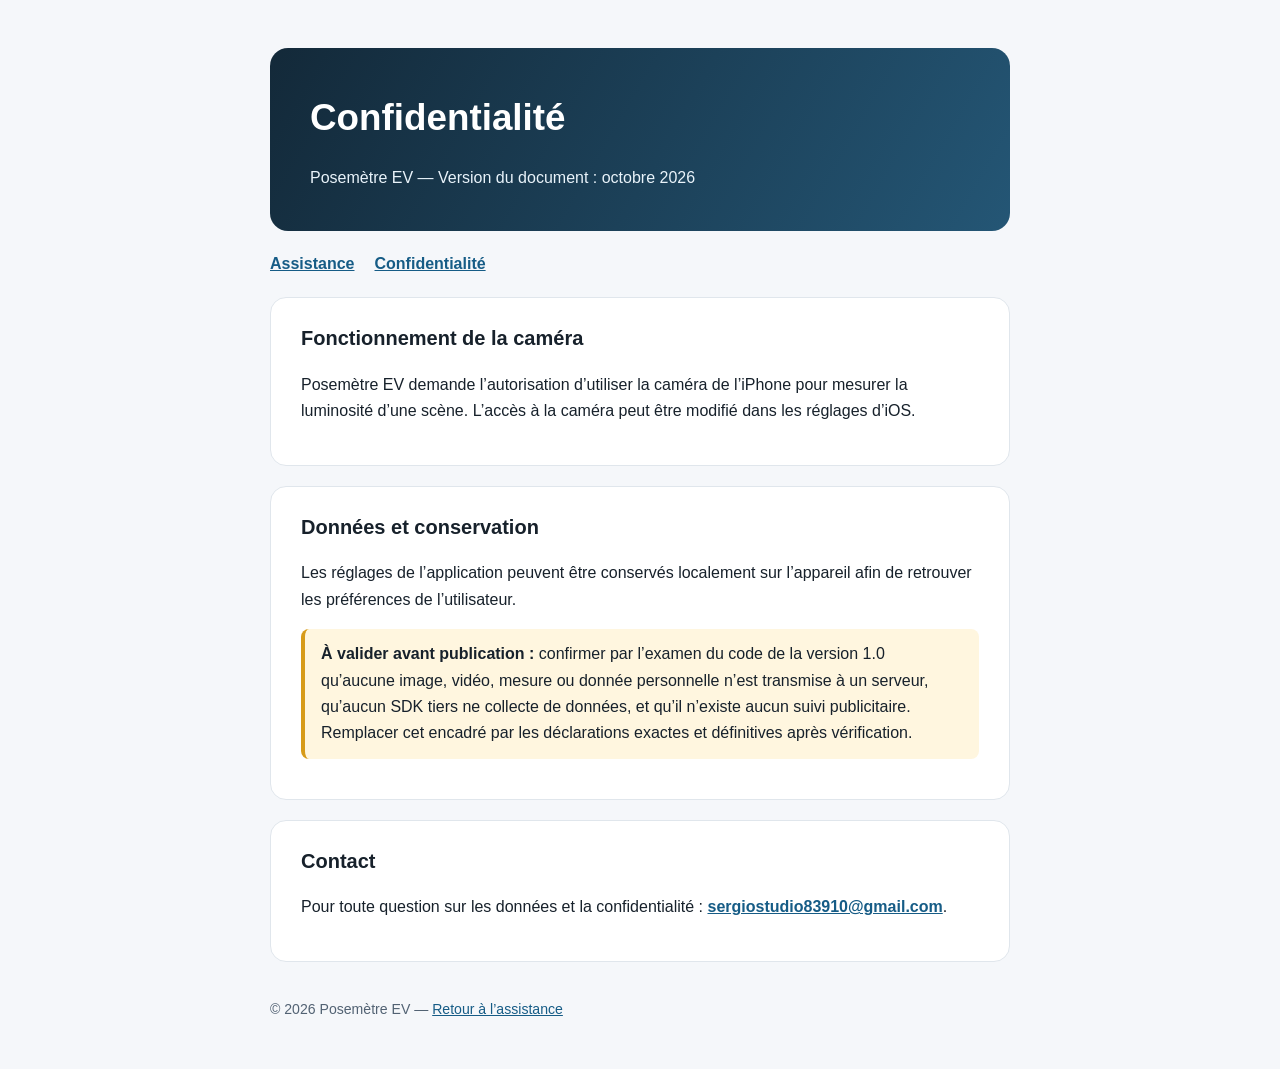
==== confidentialite.html @ ae992baa "Add files via upload" ====
<!doctype html><html lang="fr"><head><meta charset="utf-8"><meta name="viewport" content="width=device-width,initial-scale=1"><meta name="description" content="Politique de confidentialité de Posemètre EV."><title>Confidentialité — Posemètre EV</title><link rel="stylesheet" href="style.css"></head><body><main><header class="hero"><h1>Confidentialité</h1><p>Posemètre EV — Version du document : octobre 2026</p></header><nav aria-label="Navigation"><a href="index.html">Assistance</a><a href="confidentialite.html" aria-current="page">Confidentialité</a></nav><section class="card"><h2>Fonctionnement de la caméra</h2><p>Posemètre EV demande l’autorisation d’utiliser la caméra de l’iPhone pour mesurer la luminosité d’une scène. L’accès à la caméra peut être modifié dans les réglages d’iOS.</p></section><section class="card"><h2>Données et conservation</h2><p>Les réglages de l’application peuvent être conservés localement sur l’appareil afin de retrouver les préférences de l’utilisateur.</p><p class="notice"><strong>À valider avant publication :</strong> confirmer par l’examen du code de la version 1.0 qu’aucune image, vidéo, mesure ou donnée personnelle n’est transmise à un serveur, qu’aucun SDK tiers ne collecte de données, et qu’il n’existe aucun suivi publicitaire. Remplacer cet encadré par les déclarations exactes et définitives après vérification.</p></section><section class="card"><h2>Contact</h2><p>Pour toute question sur les données et la confidentialité : <strong><a href="mailto:sergiostudio83910@gmail.com">sergiostudio83910@gmail.com</a></strong>.</p></section><footer>© 2026 Posemètre EV — <a href="index.html">Retour à l’assistance</a></footer></main></body></html>
---- style.css ----
:root{color-scheme:light;--ink:#17212b;--muted:#526273;--bg:#f5f7fa;--card:#fff;--accent:#165c86}*{box-sizing:border-box}body{margin:0;background:var(--bg);font-family:-apple-system,BlinkMacSystemFont,'Segoe UI',sans-serif;color:var(--ink);line-height:1.65}main{max-width:780px;margin:48px auto;padding:0 20px}.hero{padding:40px;border-radius:18px;background:linear-gradient(120deg,#132939,#245675);color:#fff}.hero h1{font-size:2.3rem;margin:0}.hero p{margin-bottom:0;color:#e9f3fa}.card{background:var(--card);border:1px solid #e0e6ec;border-radius:16px;padding:24px 30px;margin:20px 0}h2{font-size:1.25rem;margin-top:0}a{color:var(--accent)}nav{display:flex;gap:20px;margin:20px 0}nav a{font-weight:600}footer{margin:36px 0;color:var(--muted);font-size:.88rem}.notice{background:#fff6df;border-left:4px solid #d79b19;padding:12px 16px;border-radius:8px}code{overflow-wrap:anywhere}@media(max-width:600px){.hero{padding:26px}.card{padding:20px}.hero h1{font-size:1.9rem}}
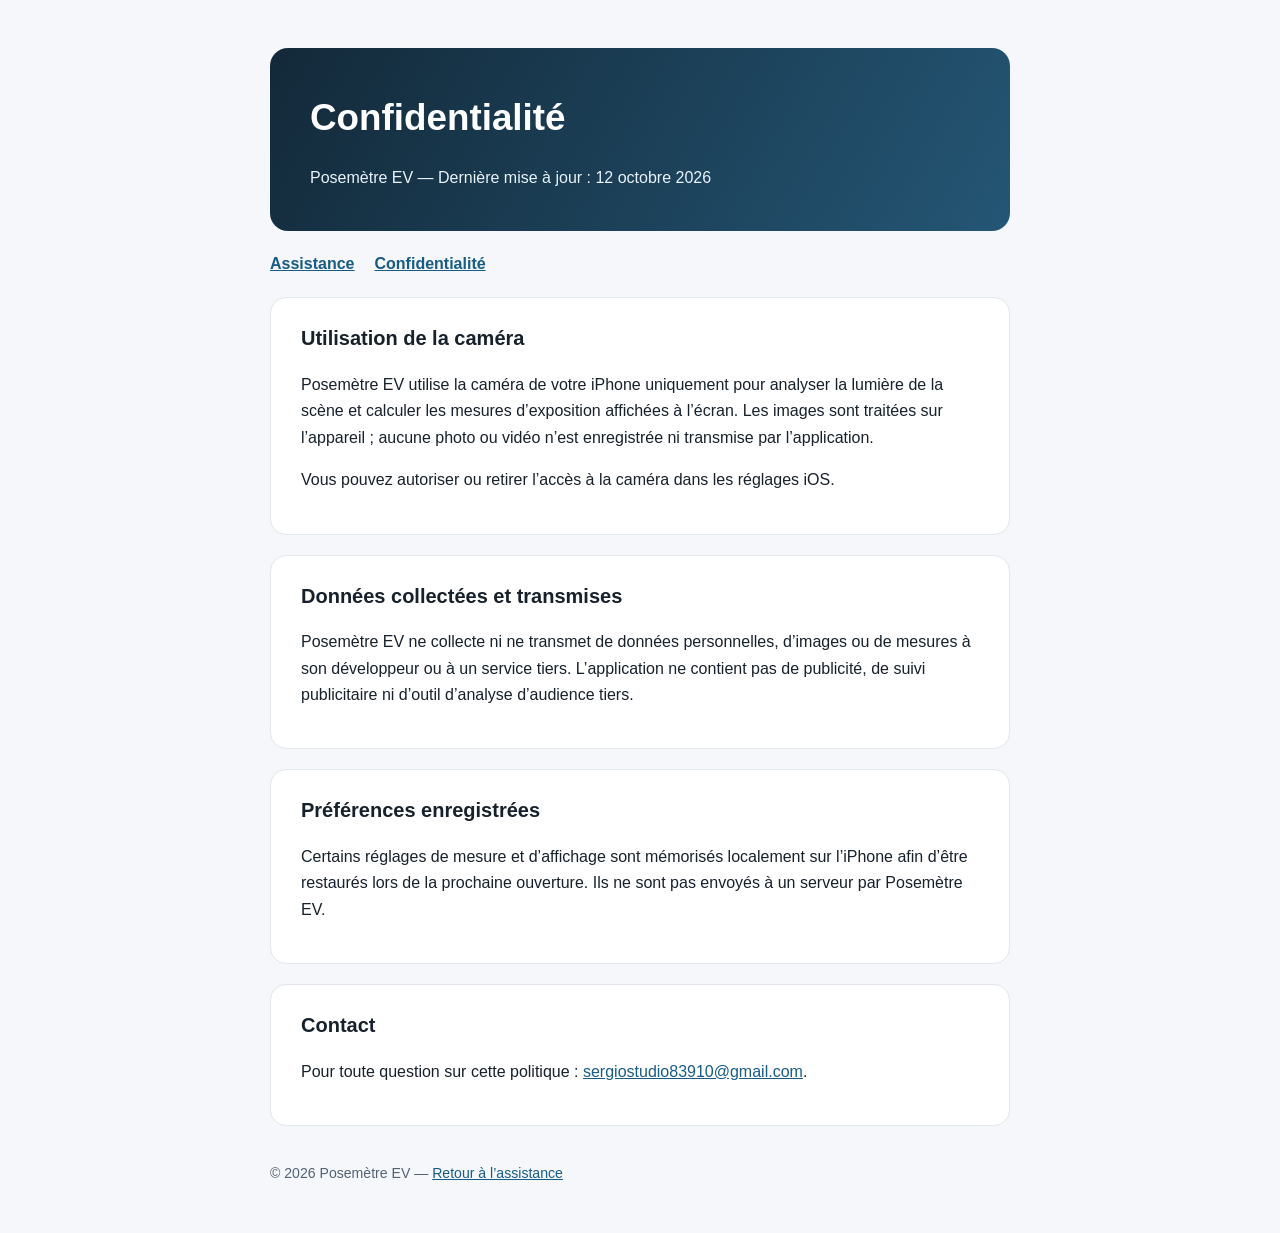
==== commit 30f7af7a: "Add files via upload" ====
--- a/confidentialite.html
+++ b/confidentialite.html
@@ -1 +1,23 @@
-<!doctype html><html lang="fr"><head><meta charset="utf-8"><meta name="viewport" content="width=device-width,initial-scale=1"><meta name="description" content="Politique de confidentialité de Posemètre EV."><title>Confidentialité — Posemètre EV</title><link rel="stylesheet" href="style.css"></head><body><main><header class="hero"><h1>Confidentialité</h1><p>Posemètre EV — Version du document : octobre 2026</p></header><nav aria-label="Navigation"><a href="index.html">Assistance</a><a href="confidentialite.html" aria-current="page">Confidentialité</a></nav><section class="card"><h2>Fonctionnement de la caméra</h2><p>Posemètre EV demande l’autorisation d’utiliser la caméra de l’iPhone pour mesurer la luminosité d’une scène. L’accès à la caméra peut être modifié dans les réglages d’iOS.</p></section><section class="card"><h2>Données et conservation</h2><p>Les réglages de l’application peuvent être conservés localement sur l’appareil afin de retrouver les préférences de l’utilisateur.</p><p class="notice"><strong>À valider avant publication :</strong> confirmer par l’examen du code de la version 1.0 qu’aucune image, vidéo, mesure ou donnée personnelle n’est transmise à un serveur, qu’aucun SDK tiers ne collecte de données, et qu’il n’existe aucun suivi publicitaire. Remplacer cet encadré par les déclarations exactes et définitives après vérification.</p></section><section class="card"><h2>Contact</h2><p>Pour toute question sur les données et la confidentialité : <strong><a href="mailto:sergiostudio83910@gmail.com">sergiostudio83910@gmail.com</a></strong>.</p></section><footer>© 2026 Posemètre EV — <a href="index.html">Retour à l’assistance</a></footer></main></body></html>
+<!doctype html>
+<html lang="fr">
+<head>
+<meta charset="utf-8">
+<meta name="viewport" content="width=device-width,initial-scale=1">
+<meta name="description" content="Politique de confidentialité de Posemètre EV pour iPhone.">
+<title>Confidentialité — Posemètre EV</title>
+<link rel="stylesheet" href="style.css">
+</head>
+<body><main>
+<header class="hero"><h1>Confidentialité</h1><p>Posemètre EV — Dernière mise à jour : 12 octobre 2026</p></header>
+<nav aria-label="Navigation"><a href="index.html">Assistance</a><a href="confidentialite.html" aria-current="page">Confidentialité</a></nav>
+<section class="card"><h2>Utilisation de la caméra</h2>
+<p>Posemètre EV utilise la caméra de votre iPhone uniquement pour analyser la lumière de la scène et calculer les mesures d’exposition affichées à l’écran. Les images sont traitées sur l’appareil ; aucune photo ou vidéo n’est enregistrée ni transmise par l’application.</p>
+<p>Vous pouvez autoriser ou retirer l’accès à la caméra dans les réglages iOS.</p></section>
+<section class="card"><h2>Données collectées et transmises</h2>
+<p>Posemètre EV ne collecte ni ne transmet de données personnelles, d’images ou de mesures à son développeur ou à un service tiers. L’application ne contient pas de publicité, de suivi publicitaire ni d’outil d’analyse d’audience tiers.</p></section>
+<section class="card"><h2>Préférences enregistrées</h2>
+<p>Certains réglages de mesure et d’affichage sont mémorisés localement sur l’iPhone afin d’être restaurés lors de la prochaine ouverture. Ils ne sont pas envoyés à un serveur par Posemètre EV.</p></section>
+<section class="card"><h2>Contact</h2>
+<p>Pour toute question sur cette politique : <a href="mailto:sergiostudio83910@gmail.com">sergiostudio83910@gmail.com</a>.</p></section>
+<footer>© 2026 Posemètre EV — <a href="index.html">Retour à l’assistance</a></footer>
+</main></body></html>
